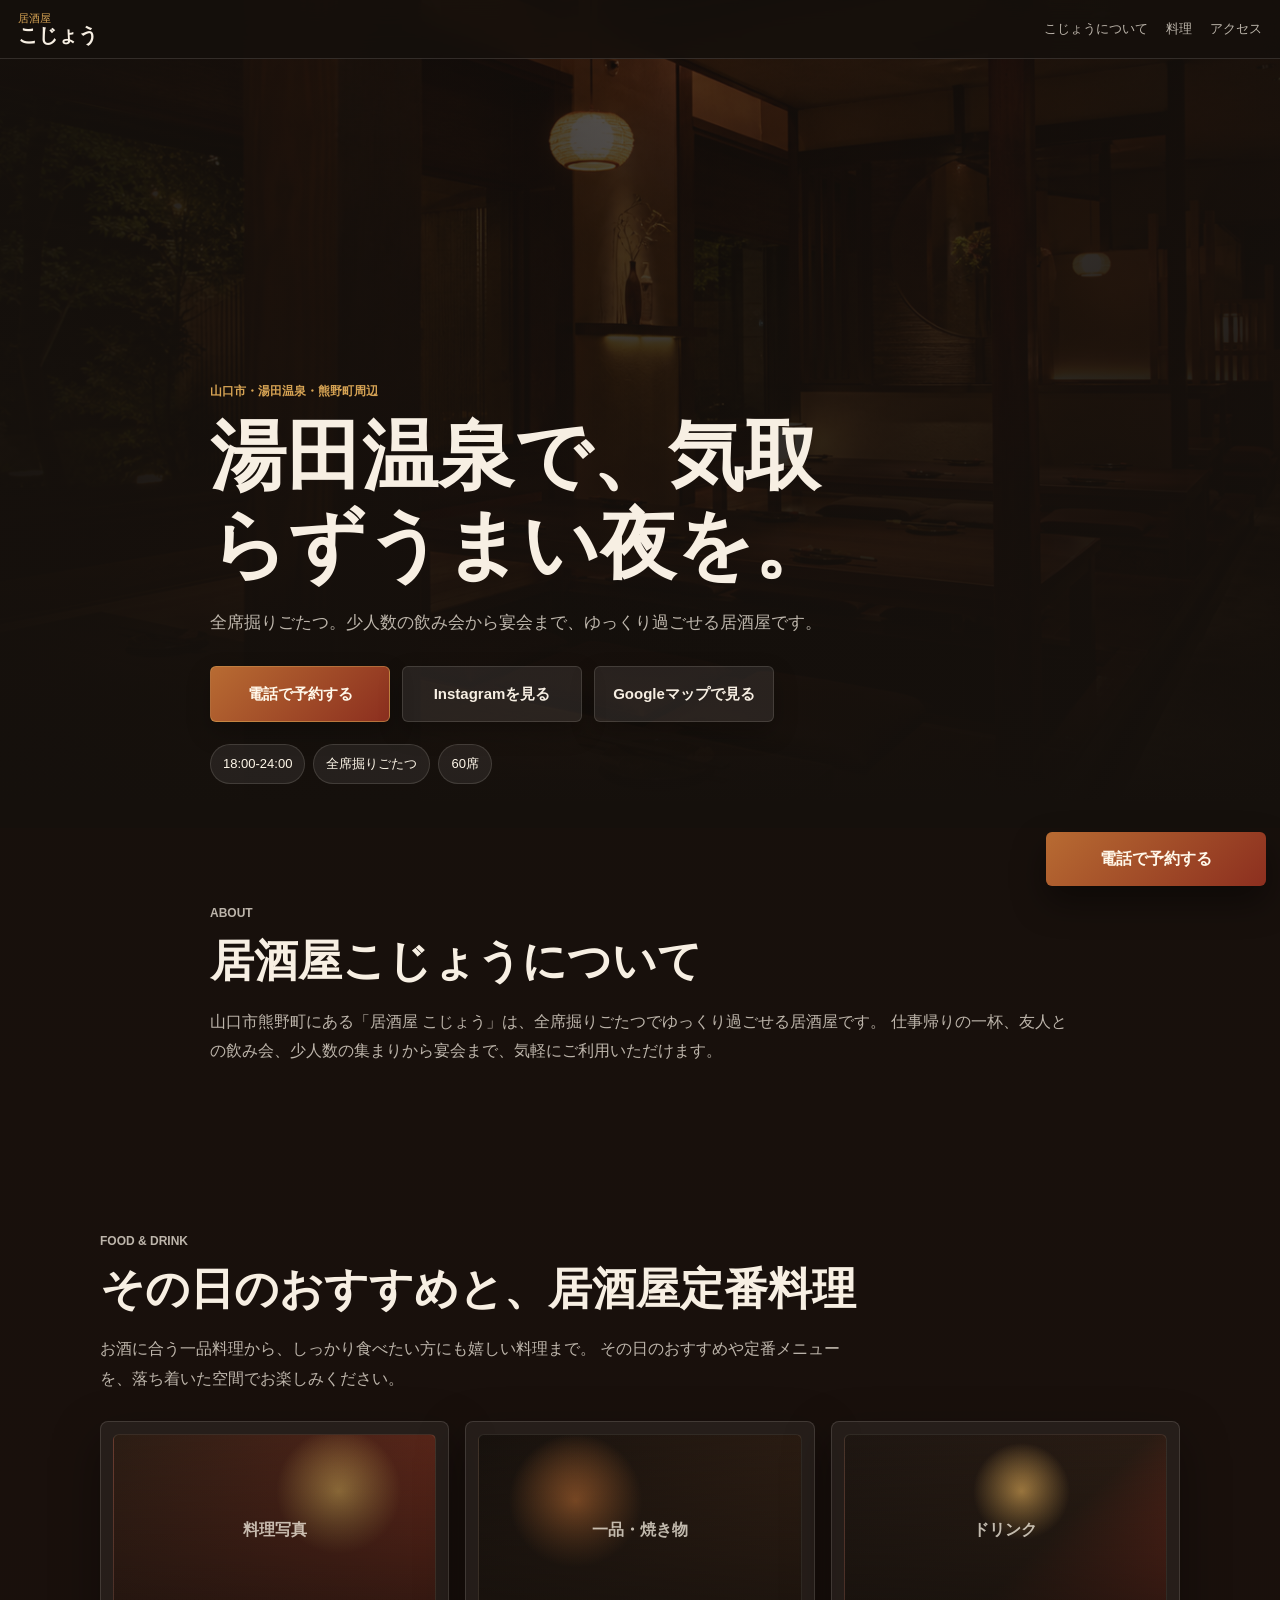
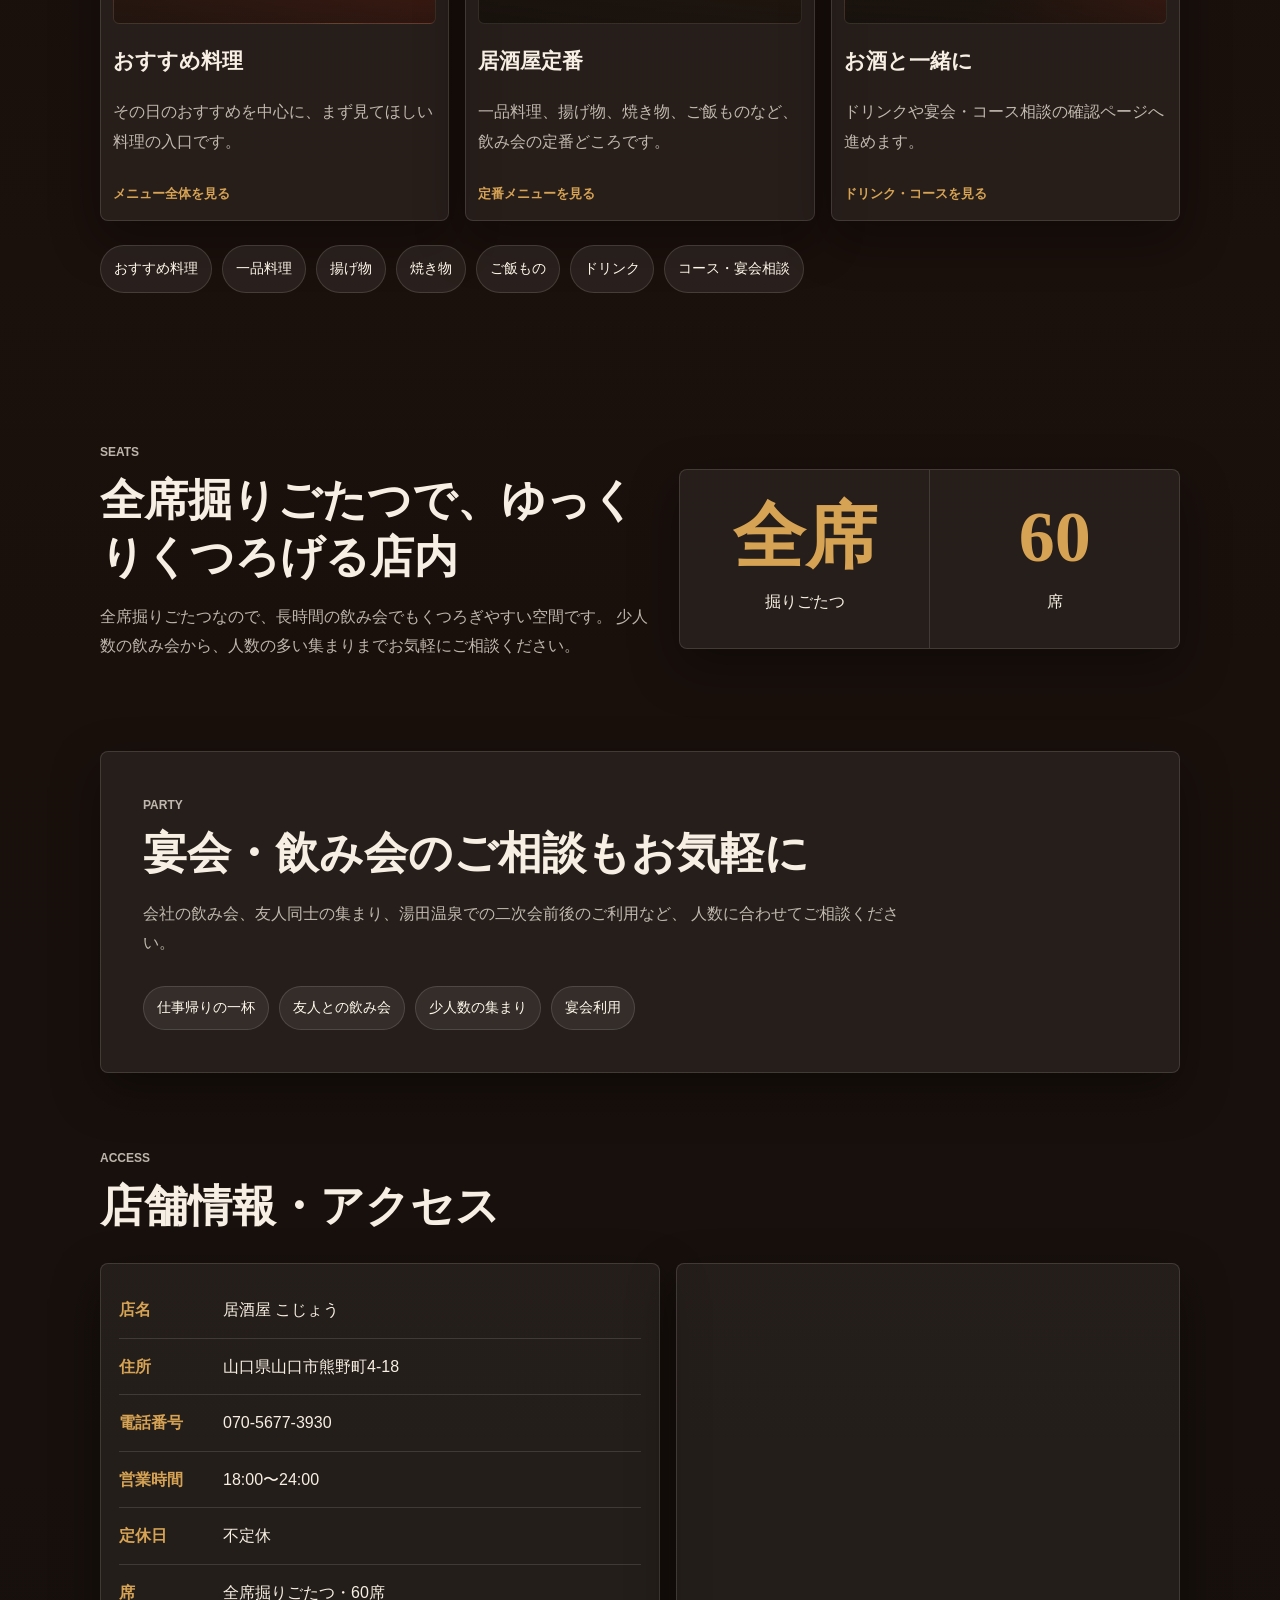
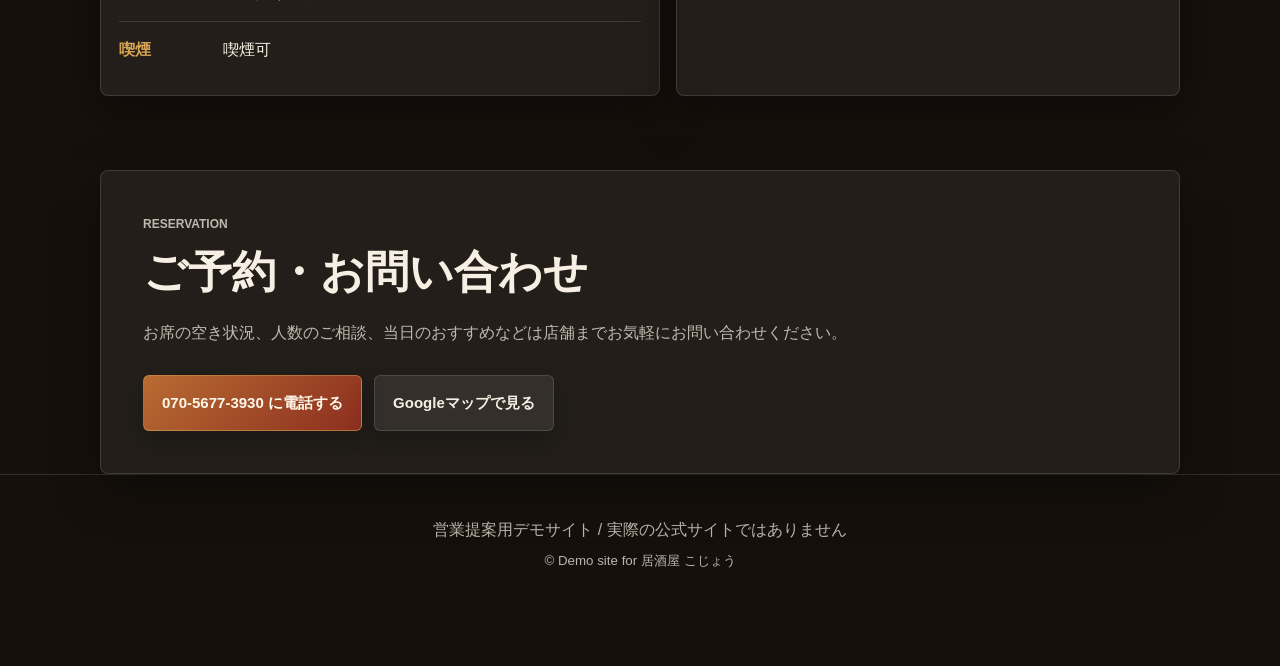
==== index.html @ 8e1aee69 "Initial commit" ====
<!doctype html>
<html lang="ja">
  <head>
    <meta charset="UTF-8" />
    <meta name="viewport" content="width=device-width, initial-scale=1.0" />
    <meta
      name="description"
      content="山口市熊野町・湯田温泉エリアの居酒屋 こじょうの営業提案用デモサイトです。"
    />
    <title>居酒屋 こじょう | 営業提案用デモサイト</title>
    <link rel="stylesheet" href="styles.css" />
  </head>
  <body>
    <header class="site-header">
      <a class="brand" href="#top" aria-label="居酒屋 こじょう トップへ">
        <span>居酒屋</span>
        <strong>こじょう</strong>
      </a>
      <nav class="header-nav" aria-label="主要ナビゲーション">
        <a href="#about">こじょうについて</a>
        <a href="#menu">料理</a>
        <a href="#access">アクセス</a>
      </nav>
    </header>

    <main id="top">
      <section class="hero">
        <div class="hero-bg" aria-hidden="true"></div>
        <div class="hero-inner reveal">
          <p class="eyebrow">山口市・湯田温泉・熊野町周辺</p>
          <h1>湯田温泉で、気取らずうまい夜を。</h1>
          <p class="hero-copy">
            全席掘りごたつ。少人数の飲み会から宴会まで、ゆっくり過ごせる居酒屋です。
          </p>
          <div class="hero-actions" aria-label="予約・外部リンク">
            <a class="button primary" href="tel:07056773930">電話で予約する</a>
            <a
              class="button ghost"
              href="https://www.instagram.com/explore/search/keyword/?q=%E5%B1%85%E9%85%92%E5%B1%8B%20%E3%81%93%E3%81%98%E3%82%87%E3%81%86"
              target="_blank"
              rel="noopener"
              >Instagramを見る</a
            >
            <a
              class="button ghost"
              href="https://maps.app.goo.gl/8GNWrcZ4TK85V7fh9"
              target="_blank"
              rel="noopener"
              >Googleマップで見る</a
            >
          </div>
          <div class="hero-notes" aria-label="店舗の特徴">
            <span>18:00-24:00</span>
            <span>全席掘りごたつ</span>
            <span>60席</span>
          </div>
        </div>
      </section>

      <section id="about" class="section intro reveal">
        <p class="section-label">About</p>
        <h2>居酒屋こじょうについて</h2>
        <p>
          山口市熊野町にある「居酒屋 こじょう」は、全席掘りごたつでゆっくり過ごせる居酒屋です。
          仕事帰りの一杯、友人との飲み会、少人数の集まりから宴会まで、気軽にご利用いただけます。
        </p>
      </section>

      <section id="menu" class="section reveal">
        <div class="section-heading">
          <p class="section-label">Food & Drink</p>
          <h2>その日のおすすめと、居酒屋定番料理</h2>
          <p>
            お酒に合う一品料理から、しっかり食べたい方にも嬉しい料理まで。
            その日のおすすめや定番メニューを、落ち着いた空間でお楽しみください。
          </p>
        </div>
        <div class="feature-grid">
          <a class="photo-card linked-card" href="menu.html#recommended">
            <div class="photo-placeholder warm">
              <span>料理写真</span>
            </div>
            <h3>おすすめ料理</h3>
            <p>その日のおすすめを中心に、まず見てほしい料理の入口です。</p>
            <span class="card-link">メニュー全体を見る</span>
          </a>
          <a class="photo-card linked-card" href="menu.html#ippin">
            <div class="photo-placeholder amber">
              <span>一品・焼き物</span>
            </div>
            <h3>居酒屋定番</h3>
            <p>一品料理、揚げ物、焼き物、ご飯ものなど、飲み会の定番どころです。</p>
            <span class="card-link">定番メニューを見る</span>
          </a>
          <a class="photo-card linked-card" href="menu.html#drink">
            <div class="photo-placeholder sake">
              <span>ドリンク</span>
            </div>
            <h3>お酒と一緒に</h3>
            <p>ドリンクや宴会・コース相談の確認ページへ進めます。</p>
            <span class="card-link">ドリンク・コースを見る</span>
          </a>
        </div>
        <ul class="category-list" aria-label="メニューカテゴリ">
          <li><a href="menu.html#recommended">おすすめ料理</a></li>
          <li><a href="menu.html#ippin">一品料理</a></li>
          <li><a href="menu.html#fried">揚げ物</a></li>
          <li><a href="menu.html#grilled">焼き物</a></li>
          <li><a href="menu.html#rice">ご飯もの</a></li>
          <li><a href="menu.html#drink">ドリンク</a></li>
          <li><a href="menu.html#course">コース・宴会相談</a></li>
        </ul>
      </section>

      <section id="seats" class="section split reveal">
        <div>
          <p class="section-label">Seats</p>
          <h2>全席掘りごたつで、ゆっくりくつろげる店内</h2>
          <p>
            全席掘りごたつなので、長時間の飲み会でもくつろぎやすい空間です。
            少人数の飲み会から、人数の多い集まりまでお気軽にご相談ください。
          </p>
        </div>
        <div class="stat-panel">
          <div>
            <strong>全席</strong>
            <span>掘りごたつ</span>
          </div>
          <div>
            <strong>60</strong>
            <span>席</span>
          </div>
        </div>
      </section>

      <section id="party" class="section party reveal">
        <div class="section-heading">
          <p class="section-label">Party</p>
          <h2>宴会・飲み会のご相談もお気軽に</h2>
          <p>
            会社の飲み会、友人同士の集まり、湯田温泉での二次会前後のご利用など、
            人数に合わせてご相談ください。
          </p>
        </div>
        <div class="use-cases">
          <span>仕事帰りの一杯</span>
          <span>友人との飲み会</span>
          <span>少人数の集まり</span>
          <span>宴会利用</span>
        </div>
      </section>

      <section id="access" class="section access reveal">
        <div class="section-heading">
          <p class="section-label">Access</p>
          <h2>店舗情報・アクセス</h2>
        </div>
        <div class="access-grid">
          <dl class="info-card">
            <div><dt>店名</dt><dd>居酒屋 こじょう</dd></div>
            <div><dt>住所</dt><dd>山口県山口市熊野町4-18</dd></div>
            <div><dt>電話番号</dt><dd><a href="tel:07056773930">070-5677-3930</a></dd></div>
            <div><dt>営業時間</dt><dd>18:00〜24:00</dd></div>
            <div><dt>定休日</dt><dd>不定休</dd></div>
            <div><dt>席</dt><dd>全席掘りごたつ・60席</dd></div>
            <div><dt>喫煙</dt><dd>喫煙可</dd></div>
          </dl>
          <div class="map-card">
            <iframe
              title="居酒屋 こじょう 周辺地図"
              src="https://www.google.com/maps?q=%E5%B1%B1%E5%8F%A3%E7%9C%8C%E5%B1%B1%E5%8F%A3%E5%B8%82%E7%86%8A%E9%87%8E%E7%94%BA4-18&output=embed"
              loading="lazy"
              referrerpolicy="no-referrer-when-downgrade"
            ></iframe>
          </div>
        </div>
      </section>

      <section id="contact" class="section contact reveal">
        <p class="section-label">Reservation</p>
        <h2>ご予約・お問い合わせ</h2>
        <p>
          お席の空き状況、人数のご相談、当日のおすすめなどは店舗までお気軽にお問い合わせください。
        </p>
        <div class="contact-actions">
          <a class="button primary" href="tel:07056773930">070-5677-3930 に電話する</a>
          <a
            class="button ghost"
            href="https://maps.app.goo.gl/8GNWrcZ4TK85V7fh9"
            target="_blank"
            rel="noopener"
            >Googleマップで見る</a
          >
        </div>
      </section>
    </main>

    <footer class="site-footer">
      <p>営業提案用デモサイト / 実際の公式サイトではありません</p>
      <small>© Demo site for 居酒屋 こじょう</small>
    </footer>

    <a class="fixed-call" href="tel:07056773930" aria-label="電話で予約する">電話で予約する</a>

    <script src="script.js"></script>
  </body>
</html>
---- styles.css ----
:root {
  --bg: #15100c;
  --bg-soft: #1f1712;
  --panel: rgba(255, 255, 255, 0.06);
  --panel-strong: rgba(255, 255, 255, 0.1);
  --text: #f7efe3;
  --muted: rgba(247, 239, 227, 0.74);
  --line: rgba(255, 248, 234, 0.13);
  --accent: #b86b32;
  --gold: #d6a354;
  --red: #8c2f1f;
  --shadow: 0 18px 48px rgba(0, 0, 0, 0.36);
}

* {
  box-sizing: border-box;
}

html {
  scroll-behavior: smooth;
}

body {
  margin: 0;
  overflow-x: hidden;
  background:
    radial-gradient(circle at 20% 0%, rgba(184, 107, 50, 0.14), transparent 30rem),
    linear-gradient(180deg, var(--bg), #1a100c 48%, var(--bg));
  color: var(--text);
  font-family: "Hiragino Mincho ProN", "Yu Mincho", "Noto Serif JP", serif;
  line-height: 1.85;
}

a {
  color: inherit;
  text-decoration: none;
}

img,
iframe {
  max-width: 100%;
}

.site-header {
  position: fixed;
  inset: 0 0 auto;
  z-index: 20;
  display: flex;
  align-items: center;
  justify-content: space-between;
  gap: 16px;
  width: 100%;
  padding: 12px 18px;
  border-bottom: 1px solid var(--line);
  background: rgba(21, 16, 12, 0.84);
  backdrop-filter: blur(14px);
}

.brand {
  display: grid;
  gap: 0;
  min-width: max-content;
  line-height: 1.1;
}

.brand span {
  color: var(--gold);
  font-size: 11px;
  letter-spacing: 0;
}

.brand strong {
  font-size: 20px;
  font-weight: 700;
}

.header-nav {
  display: none;
  gap: 18px;
  color: var(--muted);
  font-family: "Hiragino Sans", "Yu Gothic", sans-serif;
  font-size: 13px;
}

.hero {
  position: relative;
  display: grid;
  min-height: 92svh;
  overflow: hidden;
  padding: 112px 18px 44px;
}

.hero-bg {
  position: absolute;
  inset: 0;
  background:
    linear-gradient(90deg, rgba(21, 16, 12, 0.95), rgba(21, 16, 12, 0.62) 48%, rgba(21, 16, 12, 0.86)),
    linear-gradient(180deg, rgba(21, 16, 12, 0.2), #15100c 96%),
    url("assets/hero-izakaya.png") center / cover;
  transform: scale(1.02);
}

.hero-inner {
  position: relative;
  z-index: 1;
  align-self: end;
  width: min(100%, 860px);
  margin: 0 auto;
}

.eyebrow,
.section-label {
  margin: 0 0 10px;
  color: var(--gold);
  font-family: "Hiragino Sans", "Yu Gothic", sans-serif;
  font-size: 12px;
  font-weight: 700;
  letter-spacing: 0;
  text-transform: uppercase;
}

h1,
h2,
h3,
p {
  overflow-wrap: anywhere;
}

h1 {
  margin: 0;
  max-width: 760px;
  font-size: clamp(38px, 11vw, 76px);
  line-height: 1.16;
  letter-spacing: 0;
  text-wrap: balance;
}

h2 {
  margin: 0 0 16px;
  font-size: clamp(27px, 7vw, 44px);
  line-height: 1.28;
  letter-spacing: 0;
}

h3 {
  margin: 18px 0 8px;
  font-size: 21px;
}

.hero-copy,
.section-heading p,
.intro p,
.split p,
.contact p,
.photo-card p {
  color: var(--muted);
  font-family: "Hiragino Sans", "Yu Gothic", sans-serif;
}

.hero-copy {
  max-width: 680px;
  margin: 18px 0 0;
  font-size: 17px;
}

.hero-actions,
.contact-actions {
  display: grid;
  gap: 12px;
  margin-top: 28px;
}

.button {
  display: inline-flex;
  align-items: center;
  justify-content: center;
  min-height: 52px;
  width: 100%;
  padding: 13px 18px;
  border: 1px solid var(--line);
  border-radius: 6px;
  font-family: "Hiragino Sans", "Yu Gothic", sans-serif;
  font-size: 15px;
  font-weight: 700;
  text-align: center;
  box-shadow: 0 10px 24px rgba(0, 0, 0, 0.24);
}

.button.primary {
  border-color: rgba(214, 163, 84, 0.5);
  background: linear-gradient(135deg, var(--accent), var(--red));
  color: #fff8ea;
}

.button.ghost {
  background: rgba(255, 255, 255, 0.08);
}

.hero-notes {
  display: flex;
  flex-wrap: wrap;
  gap: 8px;
  margin-top: 22px;
  font-family: "Hiragino Sans", "Yu Gothic", sans-serif;
}

.hero-notes span,
.category-list li,
.use-cases span {
  border: 1px solid var(--line);
  border-radius: 999px;
  background: rgba(255, 255, 255, 0.07);
  color: #fff8ea;
}

.hero-notes span {
  padding: 7px 12px;
  font-size: 13px;
}

.section {
  width: min(100% - 36px, 1080px);
  margin: 0 auto;
  padding: 74px 0;
}

.intro {
  max-width: 860px;
}

.section-heading {
  max-width: 760px;
  margin-bottom: 28px;
}

.feature-grid,
.access-grid {
  display: grid;
  gap: 16px;
}

.photo-card,
.info-card,
.map-card,
.stat-panel,
.party,
.contact {
  border: 1px solid var(--line);
  border-radius: 8px;
  background: var(--panel);
  box-shadow: var(--shadow);
}

.photo-card {
  display: block;
  padding: 12px;
}

.linked-card {
  min-height: 100%;
  transition: border-color 180ms ease, transform 180ms ease, background 180ms ease;
}

.linked-card:focus-visible,
.linked-card:hover {
  border-color: rgba(214, 163, 84, 0.58);
  background: var(--panel-strong);
  transform: translateY(-2px);
  outline: none;
}

.card-link {
  display: inline-flex;
  margin-top: 10px;
  color: var(--gold);
  font-family: "Hiragino Sans", "Yu Gothic", sans-serif;
  font-size: 13px;
  font-weight: 800;
}

.photo-placeholder {
  display: grid;
  place-items: center;
  min-height: 190px;
  border-radius: 6px;
  overflow: hidden;
  border: 1px solid rgba(255, 248, 234, 0.1);
  color: rgba(255, 248, 234, 0.72);
  font-family: "Hiragino Sans", "Yu Gothic", sans-serif;
  font-weight: 700;
}

.photo-placeholder.warm {
  background:
    linear-gradient(rgba(43, 29, 20, 0.28), rgba(21, 16, 12, 0.78)),
    radial-gradient(circle at 70% 30%, #d6a354, transparent 24%),
    linear-gradient(135deg, #2b1d14, #8c2f1f);
}

.photo-placeholder.amber {
  background:
    linear-gradient(rgba(31, 23, 18, 0.2), rgba(21, 16, 12, 0.82)),
    radial-gradient(circle at 30% 35%, #b86b32, transparent 26%),
    linear-gradient(135deg, #15100c, #3a2416);
}

.photo-placeholder.sake {
  background:
    linear-gradient(rgba(21, 16, 12, 0.1), rgba(21, 16, 12, 0.82)),
    radial-gradient(circle at 55% 30%, #d6a354, transparent 22%),
    linear-gradient(135deg, #1f1712, #2b1d14 60%, #8c2f1f);
}

.category-list,
.use-cases {
  display: flex;
  flex-wrap: wrap;
  gap: 10px;
  padding: 0;
  margin: 24px 0 0;
  list-style: none;
  font-family: "Hiragino Sans", "Yu Gothic", sans-serif;
}

.category-list li,
.use-cases span {
  padding: 8px 13px;
  font-size: 14px;
}

.category-list a {
  display: inline-flex;
  min-height: 30px;
  align-items: center;
}

.menu-page {
  padding-top: 78px;
}

.menu-hero {
  width: min(100% - 36px, 1080px);
  margin: 0 auto;
  padding: 60px 0 32px;
}

.menu-hero h1 {
  font-size: clamp(36px, 10vw, 68px);
}

.menu-jump {
  display: flex;
  flex-wrap: wrap;
  gap: 10px;
  padding-top: 24px;
  padding-bottom: 18px;
  font-family: "Hiragino Sans", "Yu Gothic", sans-serif;
}

.menu-jump a {
  display: inline-flex;
  align-items: center;
  min-height: 42px;
  padding: 8px 13px;
  border: 1px solid var(--line);
  border-radius: 999px;
  background: rgba(255, 255, 255, 0.07);
  color: #fff8ea;
  font-size: 14px;
}

.menu-section {
  scroll-margin-top: 86px;
}

.menu-list {
  display: grid;
  gap: 12px;
}

.menu-list article {
  border: 1px solid var(--line);
  border-radius: 8px;
  background: var(--panel);
  padding: 18px;
  box-shadow: 0 12px 30px rgba(0, 0, 0, 0.22);
}

.menu-list span {
  display: block;
  color: var(--gold);
  font-family: "Hiragino Sans", "Yu Gothic", sans-serif;
  font-weight: 800;
}

.menu-list p {
  margin: 6px 0 0;
  color: var(--muted);
  font-family: "Hiragino Sans", "Yu Gothic", sans-serif;
}

.split {
  display: grid;
  gap: 22px;
  align-items: center;
}

.stat-panel {
  display: grid;
  grid-template-columns: 1fr 1fr;
  min-height: 180px;
  overflow: hidden;
}

.stat-panel div {
  display: grid;
  place-items: center;
  padding: 24px 10px;
  text-align: center;
}

.stat-panel div + div {
  border-left: 1px solid var(--line);
}

.stat-panel strong {
  display: block;
  color: var(--gold);
  font-size: clamp(38px, 13vw, 72px);
  line-height: 1;
}

.stat-panel span {
  font-family: "Hiragino Sans", "Yu Gothic", sans-serif;
}

.party,
.contact {
  padding: 28px 18px;
}

.info-card {
  margin: 0;
  padding: 18px;
}

.info-card div {
  display: grid;
  grid-template-columns: 92px 1fr;
  gap: 12px;
  padding: 13px 0;
  border-bottom: 1px solid var(--line);
  font-family: "Hiragino Sans", "Yu Gothic", sans-serif;
}

.info-card div:last-child {
  border-bottom: 0;
}

.info-card dt {
  color: var(--gold);
  font-weight: 700;
}

.info-card dd {
  min-width: 0;
  margin: 0;
}

.map-card {
  overflow: hidden;
  min-height: 320px;
}

.map-card iframe {
  display: block;
  width: 100%;
  height: 100%;
  min-height: 320px;
  border: 0;
  filter: saturate(0.82) contrast(0.96);
}

.site-footer {
  padding: 40px 18px 92px;
  border-top: 1px solid var(--line);
  color: var(--muted);
  font-family: "Hiragino Sans", "Yu Gothic", sans-serif;
  text-align: center;
}

.site-footer p,
.site-footer small {
  margin: 0;
}

.fixed-call {
  position: fixed;
  right: 14px;
  bottom: 14px;
  left: 14px;
  z-index: 30;
  display: inline-flex;
  align-items: center;
  justify-content: center;
  min-height: 54px;
  border-radius: 6px;
  background: linear-gradient(135deg, var(--accent), var(--red));
  color: #fff8ea;
  font-family: "Hiragino Sans", "Yu Gothic", sans-serif;
  font-weight: 800;
  box-shadow: 0 16px 34px rgba(0, 0, 0, 0.42);
}

.reveal {
  opacity: 0;
  transform: translateY(18px);
  transition: opacity 700ms ease, transform 700ms ease;
}

.reveal.is-visible {
  opacity: 1;
  transform: translateY(0);
}

@media (min-width: 680px) {
  .header-nav {
    display: flex;
  }

  .hero {
    padding-inline: 30px;
  }

  .hero-actions,
  .contact-actions {
    display: flex;
    flex-wrap: wrap;
  }

  .button {
    width: auto;
    min-width: 180px;
  }

  .feature-grid {
    grid-template-columns: repeat(3, minmax(0, 1fr));
  }

  .menu-list {
    grid-template-columns: repeat(3, minmax(0, 1fr));
  }

  .split,
  .access-grid {
    grid-template-columns: minmax(0, 1fr) minmax(320px, 0.9fr);
  }

  .party,
  .contact {
    padding: 42px;
  }

  .fixed-call {
    left: auto;
    width: 220px;
  }
}

@media (prefers-reduced-motion: reduce) {
  html {
    scroll-behavior: auto;
  }

  .reveal {
    opacity: 1;
    transform: none;
    transition: none;
  }
}
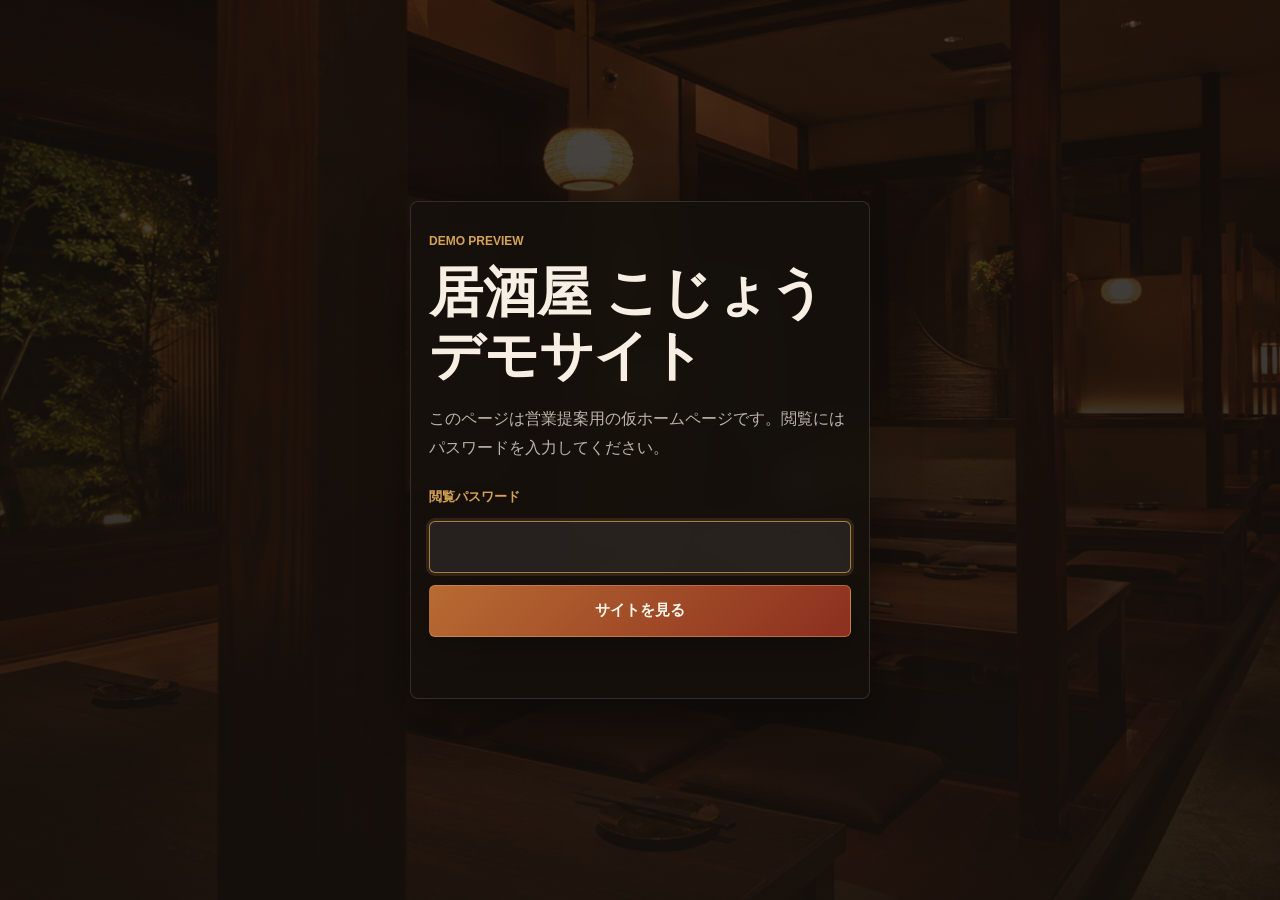
==== commit a4a1ee08: "Update Kojou demo site" ====
--- a/index.html
+++ b/index.html
@@ -10,7 +10,7 @@
     <title>居酒屋 こじょう | 営業提案用デモサイト</title>
     <link rel="stylesheet" href="styles.css" />
   </head>
-  <body>
+  <body class="locked">
     <header class="site-header">
       <a class="brand" href="#top" aria-label="居酒屋 こじょう トップへ">
         <span>居酒屋</span>
--- a/styles.css
+++ b/styles.css
@@ -29,6 +29,14 @@
   color: var(--text);
   font-family: "Hiragino Mincho ProN", "Yu Mincho", "Noto Serif JP", serif;
   line-height: 1.85;
+}
+
+body.locked {
+  min-height: 100svh;
+}
+
+body.locked > :not(.password-gate) {
+  display: none !important;
 }
 
 a {
@@ -56,6 +64,76 @@
   backdrop-filter: blur(14px);
 }
 
+.password-gate {
+  display: grid;
+  min-height: 100svh;
+  padding: 26px 18px;
+  place-items: center;
+  background:
+    linear-gradient(rgba(21, 16, 12, 0.76), rgba(21, 16, 12, 0.92)),
+    url("assets/hero-izakaya.png") center / cover;
+}
+
+.password-panel {
+  width: min(100%, 460px);
+  border: 1px solid var(--line);
+  border-radius: 8px;
+  background: rgba(21, 16, 12, 0.88);
+  padding: 28px 18px;
+  box-shadow: var(--shadow);
+  backdrop-filter: blur(14px);
+}
+
+.password-panel h1 {
+  font-size: clamp(34px, 11vw, 54px);
+}
+
+.password-copy,
+.password-form label,
+.password-error {
+  font-family: "Hiragino Sans", "Yu Gothic", sans-serif;
+}
+
+.password-copy {
+  color: var(--muted);
+}
+
+.password-form {
+  display: grid;
+  gap: 12px;
+  margin-top: 22px;
+}
+
+.password-form label {
+  color: var(--gold);
+  font-size: 13px;
+  font-weight: 800;
+}
+
+.password-form input {
+  width: 100%;
+  min-height: 52px;
+  border: 1px solid rgba(255, 248, 234, 0.22);
+  border-radius: 6px;
+  background: rgba(255, 255, 255, 0.08);
+  color: var(--text);
+  font: 700 18px "Hiragino Sans", "Yu Gothic", sans-serif;
+  outline: none;
+  padding: 10px 14px;
+}
+
+.password-form input:focus {
+  border-color: rgba(214, 163, 84, 0.72);
+  box-shadow: 0 0 0 3px rgba(214, 163, 84, 0.14);
+}
+
+.password-error {
+  min-height: 1.6em;
+  margin: 0;
+  color: #f0b4a8;
+  font-size: 13px;
+}
+
 .brand {
   display: grid;
   gap: 0;
